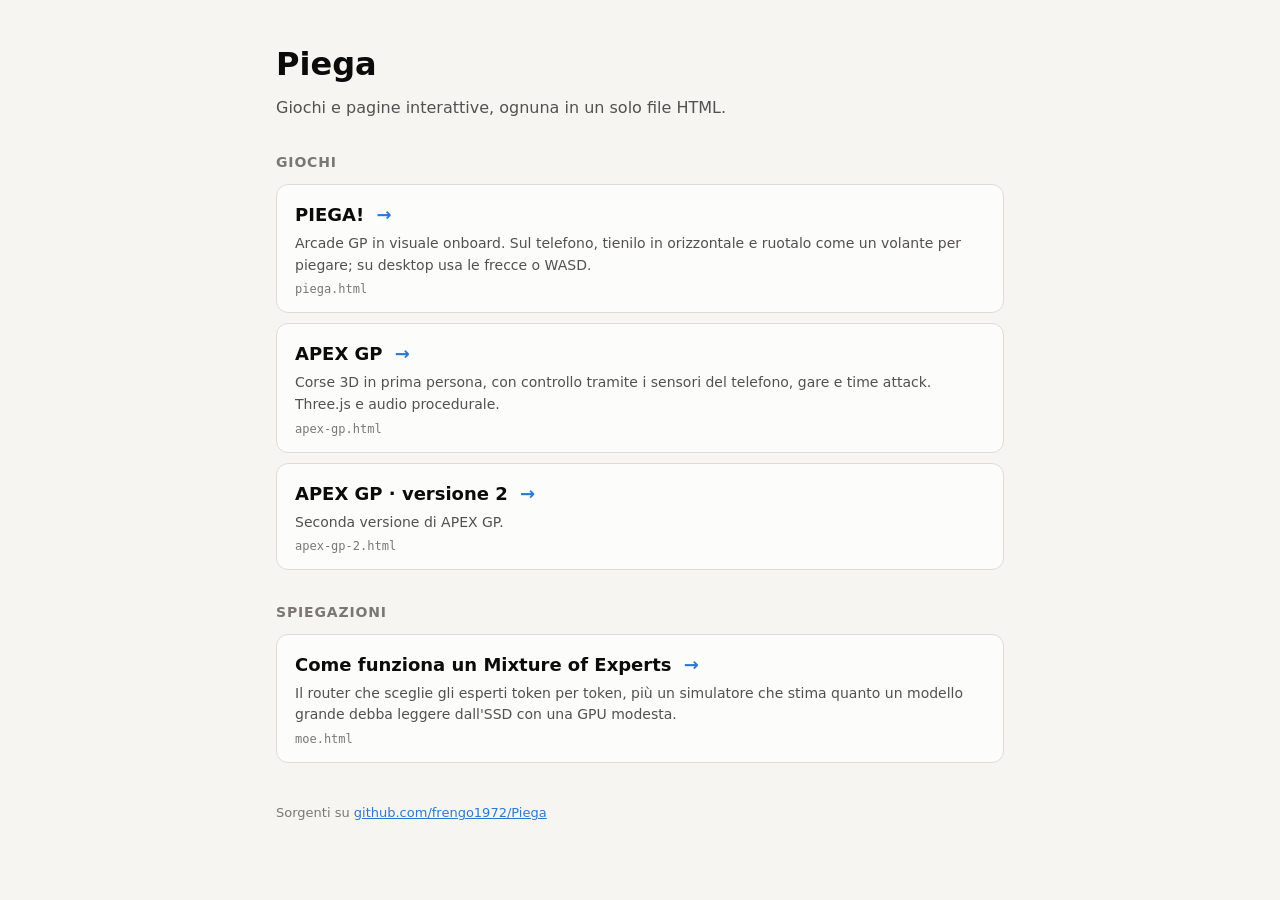
==== index.html @ e07b0b19 "Aggiungi pagina indice con i link alle pagine del sito Co-Authored-By: Claude Opus 5.5 <noreply@anth" ====
<!doctype html>
<html lang="it">
<head>
<meta charset="utf-8">
<meta name="viewport" content="width=device-width, initial-scale=1">
<title>Piega · indice</title>
<meta name="description" content="Indice delle pagine pubblicate nel repository Piega.">
<style>
:root{color-scheme:light;--bg:#f6f5f2;--surface:#fcfcfb;--border:#dedcd5;--text:#0b0b0b;--text-2:#52514e;--muted:#7a7873;--accent:#2a78d6}
@media (prefers-color-scheme:dark){:root:not([data-theme="light"]){color-scheme:dark;--bg:#121211;--surface:#1a1a19;--border:#34332f;--text:#f0efec;--text-2:#c3c2b7;--muted:#8f8d86;--accent:#3987e5}}
:root[data-theme="dark"]{color-scheme:dark;--bg:#121211;--surface:#1a1a19;--border:#34332f;--text:#f0efec;--text-2:#c3c2b7;--muted:#8f8d86;--accent:#3987e5}
*{box-sizing:border-box}
body{margin:0;background:var(--bg);color:var(--text);font:16px/1.55 system-ui,-apple-system,"Segoe UI",Roboto,sans-serif}
main{max-width:760px;margin:0 auto;padding:40px 16px 64px}
h1{font-size:32px;margin:0 0 6px}
h2{font-size:14px;text-transform:uppercase;letter-spacing:.06em;color:var(--muted);margin:32px 0 10px;font-weight:600}
p.sub{color:var(--text-2);margin:0}
a.card{display:block;text-decoration:none;color:inherit;background:var(--surface);border:1px solid var(--border);border-radius:12px;padding:16px 18px;margin:10px 0;transition:border-color .15s,transform .15s}
a.card:hover,a.card:focus-visible{border-color:var(--accent);transform:translateY(-1px)}
.t{font-weight:650;font-size:18px}
.t span{color:var(--accent);margin-left:6px}
.d{color:var(--text-2);font-size:14px;margin-top:4px}
.f{color:var(--muted);font:12px ui-monospace,SFMono-Regular,Menlo,monospace;margin-top:6px}
footer{margin-top:40px;font-size:13px;color:var(--muted)}
footer a{color:var(--accent)}
</style>
</head>
<body>
<main>
<h1>Piega</h1>
<p class="sub">Giochi e pagine interattive, ognuna in un solo file HTML.</p>

<h2>Giochi</h2>
<a class="card" href="piega.html">
  <div class="t">PIEGA! <span>→</span></div>
  <div class="d">Arcade GP in visuale onboard. Sul telefono, tienilo in orizzontale e ruotalo come un volante per piegare; su desktop usa le frecce o WASD.</div>
  <div class="f">piega.html</div>
</a>
<a class="card" href="apex-gp.html">
  <div class="t">APEX GP <span>→</span></div>
  <div class="d">Corse 3D in prima persona, con controllo tramite i sensori del telefono, gare e time attack. Three.js e audio procedurale.</div>
  <div class="f">apex-gp.html</div>
</a>
<a class="card" href="apex-gp-2.html">
  <div class="t">APEX GP · versione 2 <span>→</span></div>
  <div class="d">Seconda versione di APEX GP.</div>
  <div class="f">apex-gp-2.html</div>
</a>

<h2>Spiegazioni</h2>
<a class="card" href="moe.html">
  <div class="t">Come funziona un Mixture of Experts <span>→</span></div>
  <div class="d">Il router che sceglie gli esperti token per token, più un simulatore che stima quanto un modello grande debba leggere dall'SSD con una GPU modesta.</div>
  <div class="f">moe.html</div>
</a>

<footer>Sorgenti su <a href="https://github.com/frengo1972/Piega">github.com/frengo1972/Piega</a></footer>
</main>
</body>
</html>
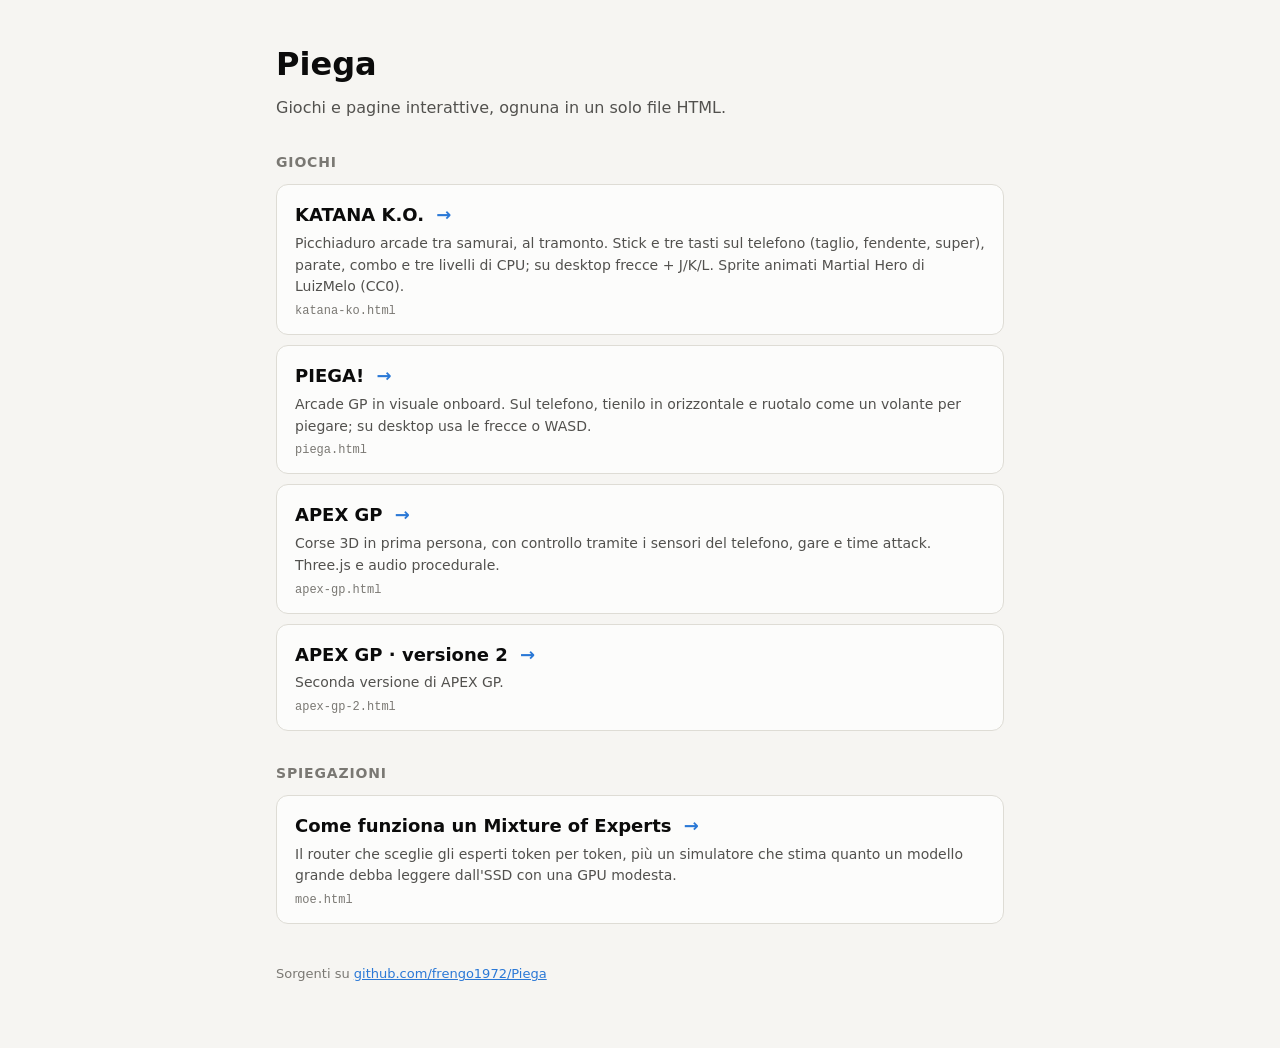
==== commit b5912b64: "Aggiunge KATANA K.O., picchiaduro arcade per telefono, e lo mette in home Un solo file HTML: sprite " ====
--- a/index.html
+++ b/index.html
@@ -31,6 +31,11 @@
 <p class="sub">Giochi e pagine interattive, ognuna in un solo file HTML.</p>
 
 <h2>Giochi</h2>
+<a class="card" href="katana-ko.html">
+  <div class="t">KATANA K.O. <span>→</span></div>
+  <div class="d">Picchiaduro arcade tra samurai, al tramonto. Stick e tre tasti sul telefono (taglio, fendente, super), parate, combo e tre livelli di CPU; su desktop frecce + J/K/L. Sprite animati Martial Hero di LuizMelo (CC0).</div>
+  <div class="f">katana-ko.html</div>
+</a>
 <a class="card" href="piega.html">
   <div class="t">PIEGA! <span>→</span></div>
   <div class="d">Arcade GP in visuale onboard. Sul telefono, tienilo in orizzontale e ruotalo come un volante per piegare; su desktop usa le frecce o WASD.</div>
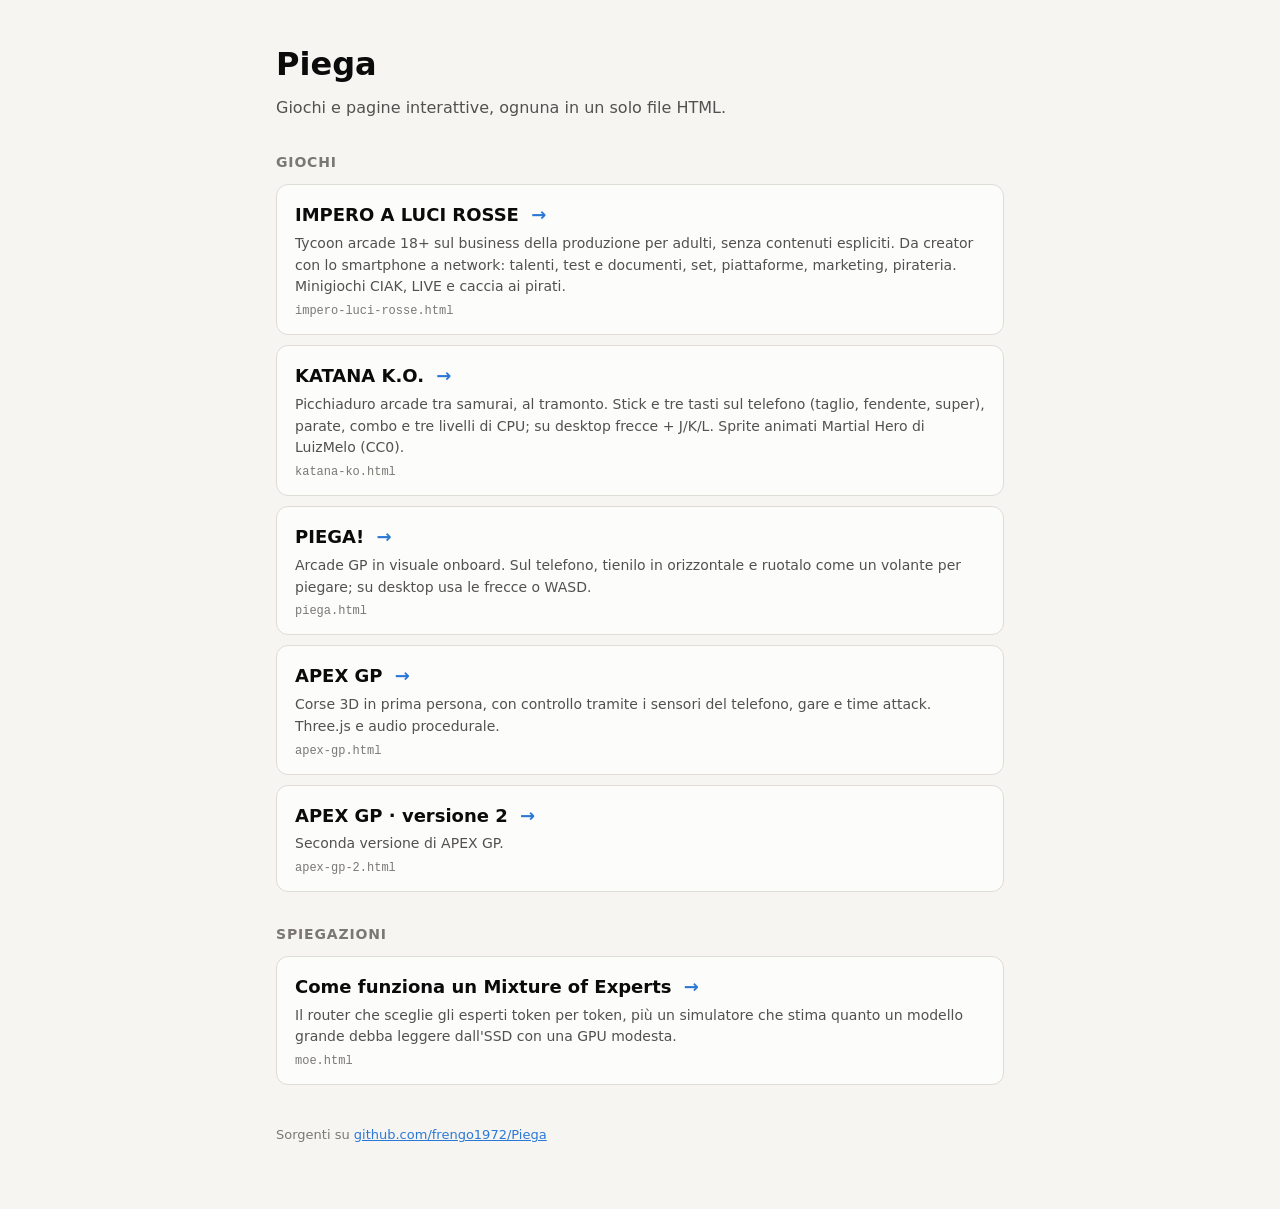
==== commit da05a015: "Aggiunge IMPERO A LUCI ROSSE, tycoon arcade 18+, e lo mette in home Gestionale su una pagina, senza " ====
--- a/index.html
+++ b/index.html
@@ -31,6 +31,11 @@
 <p class="sub">Giochi e pagine interattive, ognuna in un solo file HTML.</p>
 
 <h2>Giochi</h2>
+<a class="card" href="impero-luci-rosse.html">
+  <div class="t">IMPERO A LUCI ROSSE <span>→</span></div>
+  <div class="d">Tycoon arcade 18+ sul business della produzione per adulti, senza contenuti espliciti. Da creator con lo smartphone a network: talenti, test e documenti, set, piattaforme, marketing, pirateria. Minigiochi CIAK, LIVE e caccia ai pirati.</div>
+  <div class="f">impero-luci-rosse.html</div>
+</a>
 <a class="card" href="katana-ko.html">
   <div class="t">KATANA K.O. <span>→</span></div>
   <div class="d">Picchiaduro arcade tra samurai, al tramonto. Stick e tre tasti sul telefono (taglio, fendente, super), parate, combo e tre livelli di CPU; su desktop frecce + J/K/L. Sprite animati Martial Hero di LuizMelo (CC0).</div>
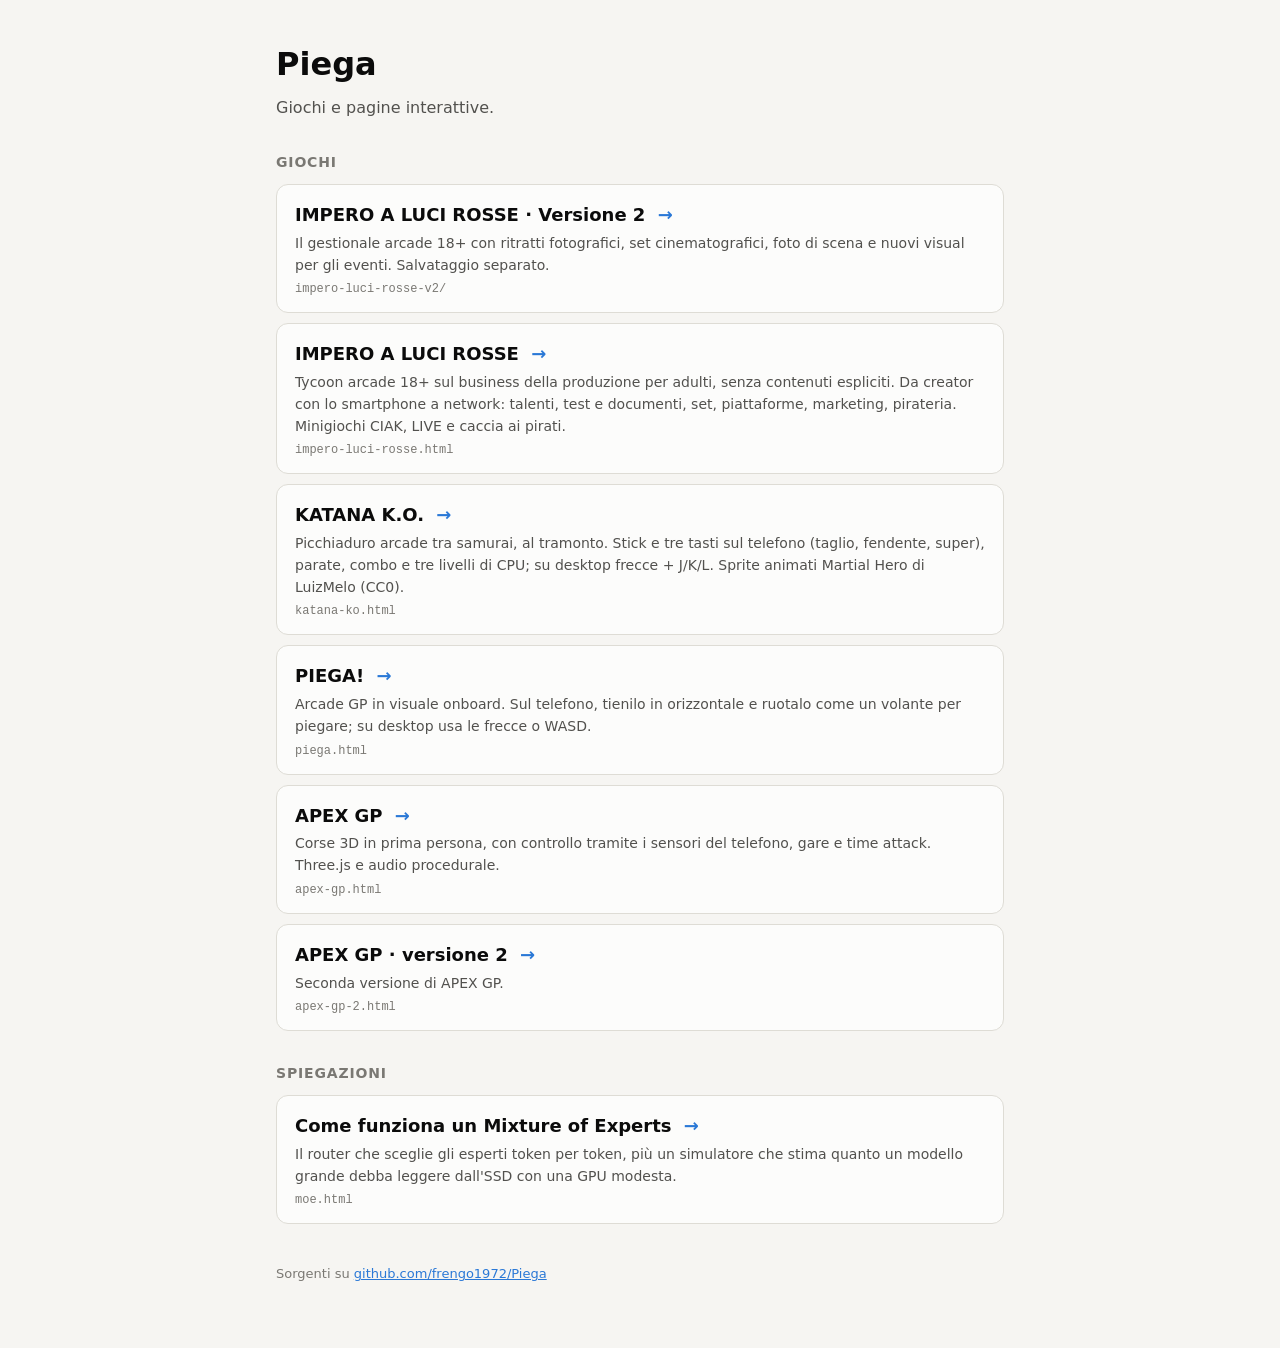
==== commit 5e920cbe: "Add illustrated Impero a luci rosse V2" ====
--- a/index.html
+++ b/index.html
@@ -28,9 +28,14 @@
 <body>
 <main>
 <h1>Piega</h1>
-<p class="sub">Giochi e pagine interattive, ognuna in un solo file HTML.</p>
+<p class="sub">Giochi e pagine interattive.</p>
 
 <h2>Giochi</h2>
+<a class="card" href="impero-luci-rosse-v2/">
+  <div class="t">IMPERO A LUCI ROSSE · Versione 2 <span>→</span></div>
+  <div class="d">Il gestionale arcade 18+ con ritratti fotografici, set cinematografici, foto di scena e nuovi visual per gli eventi. Salvataggio separato.</div>
+  <div class="f">impero-luci-rosse-v2/</div>
+</a>
 <a class="card" href="impero-luci-rosse.html">
   <div class="t">IMPERO A LUCI ROSSE <span>→</span></div>
   <div class="d">Tycoon arcade 18+ sul business della produzione per adulti, senza contenuti espliciti. Da creator con lo smartphone a network: talenti, test e documenti, set, piattaforme, marketing, pirateria. Minigiochi CIAK, LIVE e caccia ai pirati.</div>
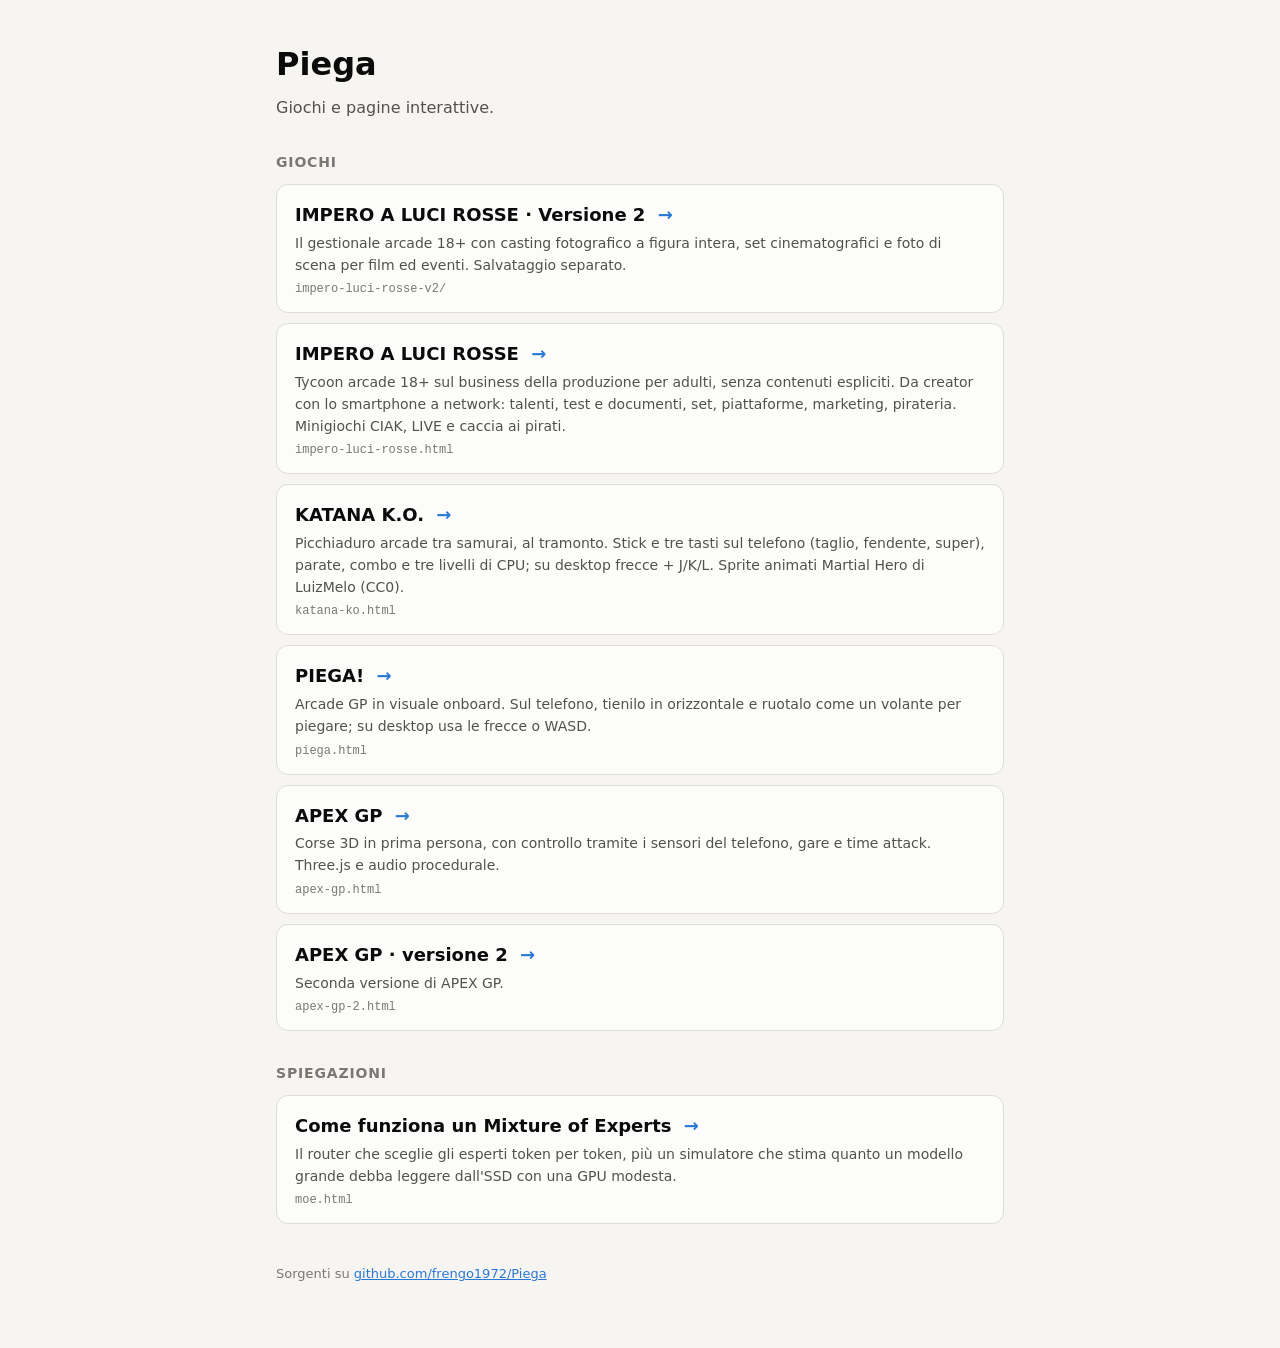
==== commit 2437b722: "Show full-length cast photographs in Impero V2" ====
--- a/index.html
+++ b/index.html
@@ -33,7 +33,7 @@
 <h2>Giochi</h2>
 <a class="card" href="impero-luci-rosse-v2/">
   <div class="t">IMPERO A LUCI ROSSE · Versione 2 <span>→</span></div>
-  <div class="d">Il gestionale arcade 18+ con ritratti fotografici, set cinematografici, foto di scena e nuovi visual per gli eventi. Salvataggio separato.</div>
+  <div class="d">Il gestionale arcade 18+ con casting fotografico a figura intera, set cinematografici e foto di scena per film ed eventi. Salvataggio separato.</div>
   <div class="f">impero-luci-rosse-v2/</div>
 </a>
 <a class="card" href="impero-luci-rosse.html">
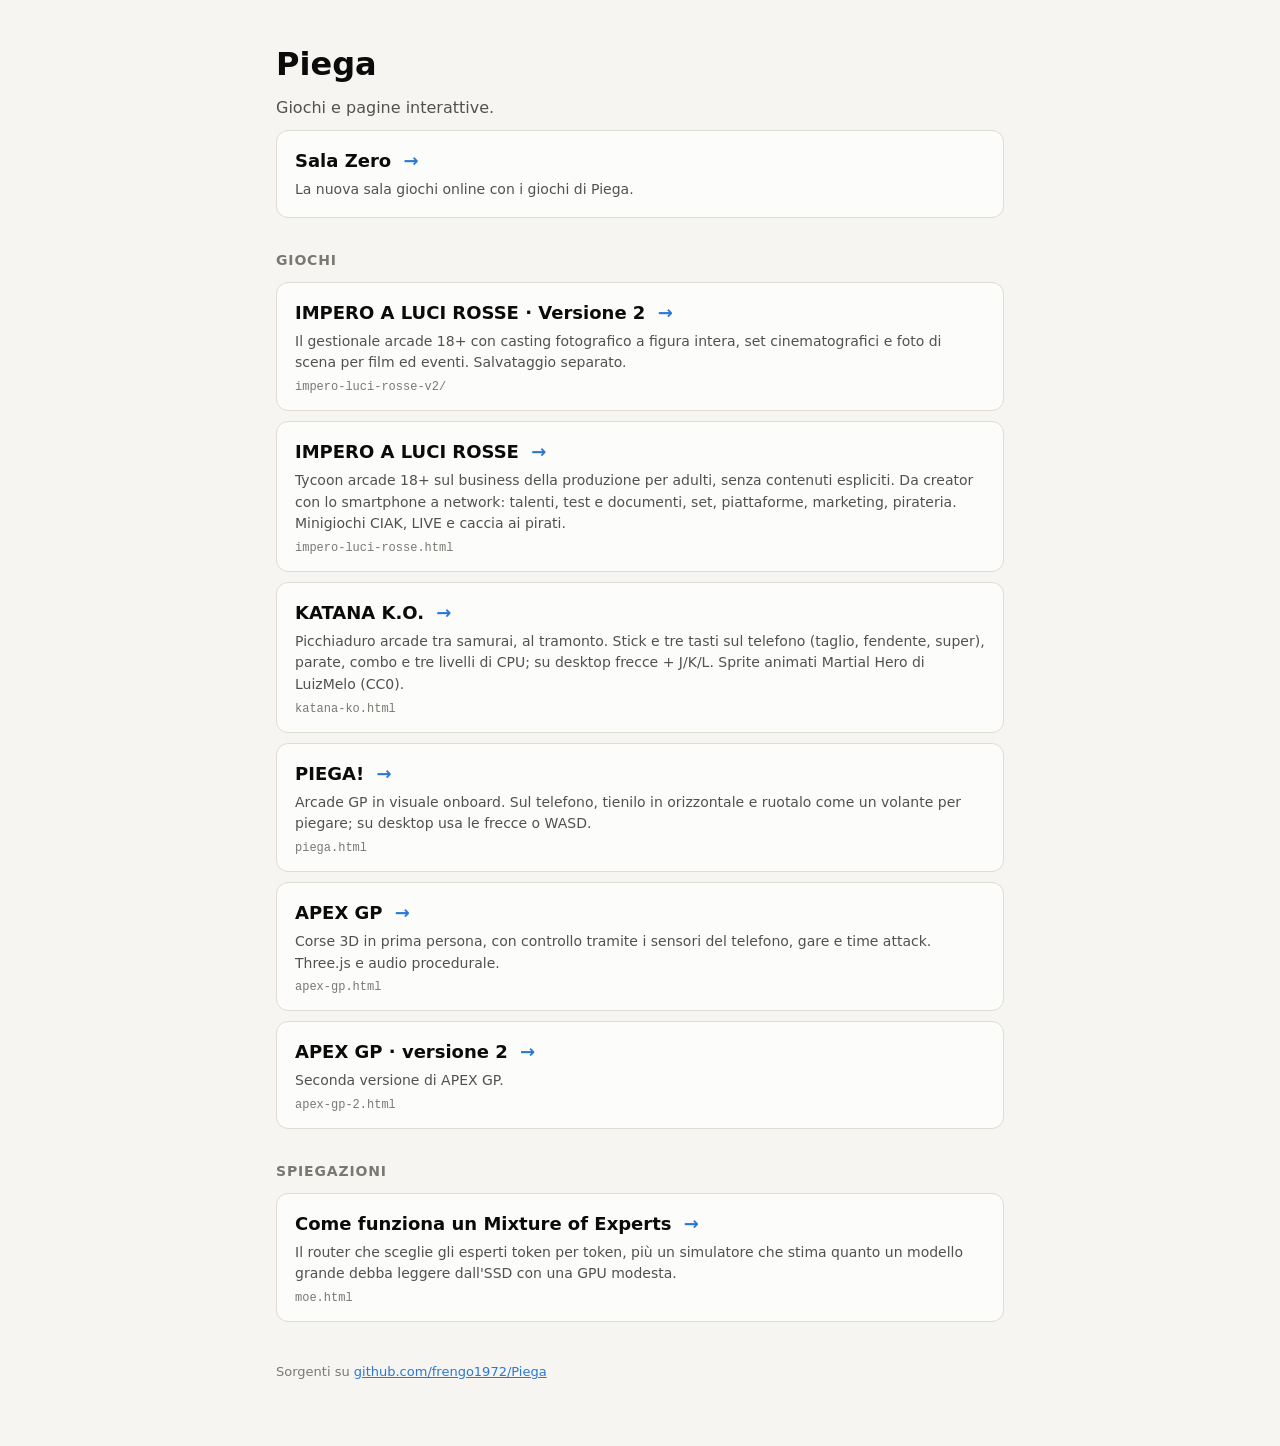
==== commit f282a48a: "Link the Piega archive to Sala Zero" ====
--- a/index.html
+++ b/index.html
@@ -29,6 +29,10 @@
 <main>
 <h1>Piega</h1>
 <p class="sub">Giochi e pagine interattive.</p>
+<a class="card" href="https://frengo1972.github.io/sala-zero/">
+  <div class="t">Sala Zero <span>→</span></div>
+  <div class="d">La nuova sala giochi online con i giochi di Piega.</div>
+</a>
 
 <h2>Giochi</h2>
 <a class="card" href="impero-luci-rosse-v2/">
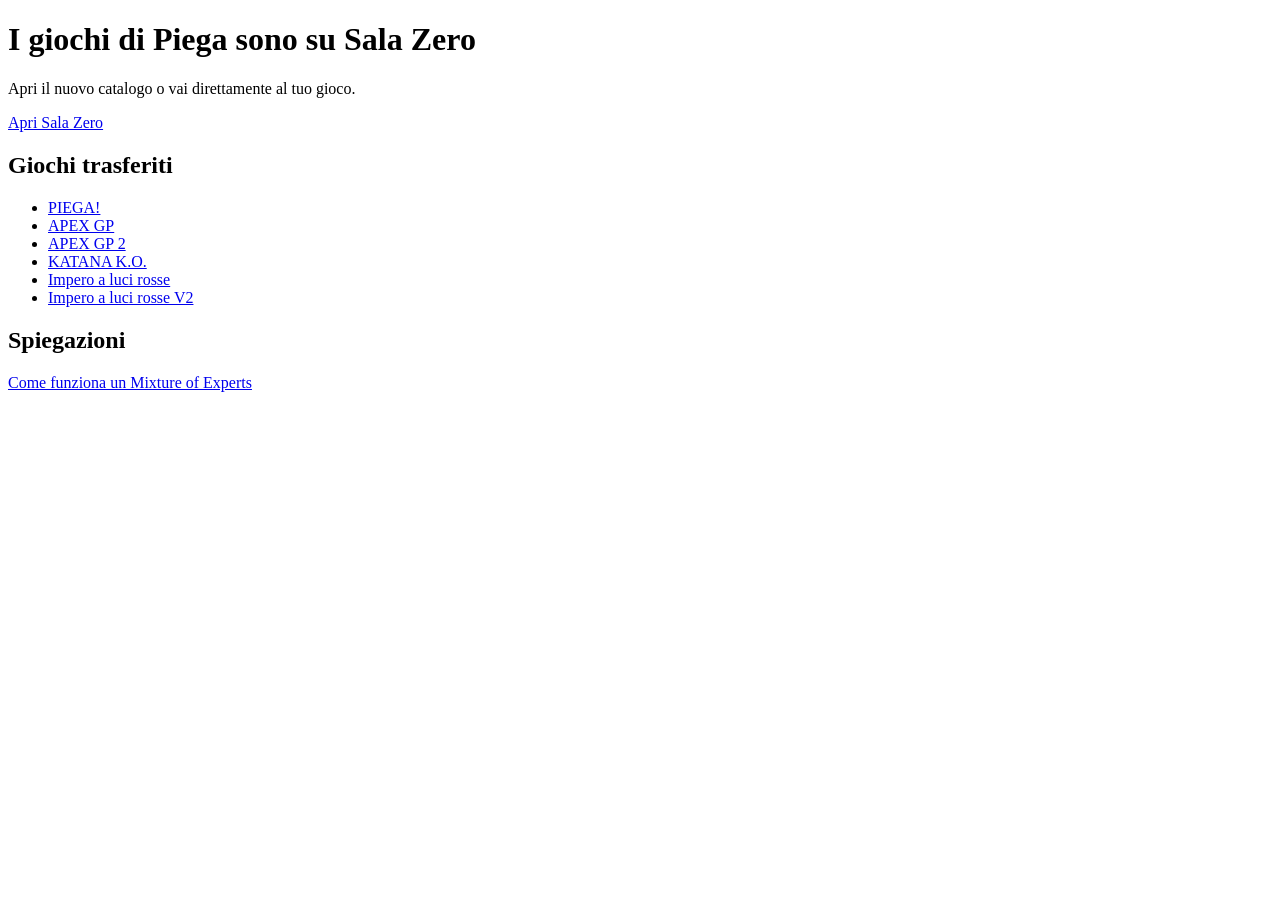
==== commit 53dae612: "Replace migrated games with Sala Zero notices" ====
--- a/index.html
+++ b/index.html
@@ -1,79 +1,27 @@
 <!doctype html>
 <html lang="it">
 <head>
-<meta charset="utf-8">
-<meta name="viewport" content="width=device-width, initial-scale=1">
-<title>Piega · indice</title>
-<meta name="description" content="Indice delle pagine pubblicate nel repository Piega.">
-<style>
-:root{color-scheme:light;--bg:#f6f5f2;--surface:#fcfcfb;--border:#dedcd5;--text:#0b0b0b;--text-2:#52514e;--muted:#7a7873;--accent:#2a78d6}
-@media (prefers-color-scheme:dark){:root:not([data-theme="light"]){color-scheme:dark;--bg:#121211;--surface:#1a1a19;--border:#34332f;--text:#f0efec;--text-2:#c3c2b7;--muted:#8f8d86;--accent:#3987e5}}
-:root[data-theme="dark"]{color-scheme:dark;--bg:#121211;--surface:#1a1a19;--border:#34332f;--text:#f0efec;--text-2:#c3c2b7;--muted:#8f8d86;--accent:#3987e5}
-*{box-sizing:border-box}
-body{margin:0;background:var(--bg);color:var(--text);font:16px/1.55 system-ui,-apple-system,"Segoe UI",Roboto,sans-serif}
-main{max-width:760px;margin:0 auto;padding:40px 16px 64px}
-h1{font-size:32px;margin:0 0 6px}
-h2{font-size:14px;text-transform:uppercase;letter-spacing:.06em;color:var(--muted);margin:32px 0 10px;font-weight:600}
-p.sub{color:var(--text-2);margin:0}
-a.card{display:block;text-decoration:none;color:inherit;background:var(--surface);border:1px solid var(--border);border-radius:12px;padding:16px 18px;margin:10px 0;transition:border-color .15s,transform .15s}
-a.card:hover,a.card:focus-visible{border-color:var(--accent);transform:translateY(-1px)}
-.t{font-weight:650;font-size:18px}
-.t span{color:var(--accent);margin-left:6px}
-.d{color:var(--text-2);font-size:14px;margin-top:4px}
-.f{color:var(--muted);font:12px ui-monospace,SFMono-Regular,Menlo,monospace;margin-top:6px}
-footer{margin-top:40px;font-size:13px;color:var(--muted)}
-footer a{color:var(--accent)}
-</style>
+  <meta charset="utf-8">
+  <meta name="viewport" content="width=device-width, initial-scale=1">
+  <title>Piega · I giochi si sono trasferiti</title>
+  <link rel="stylesheet" href="/Piega/trasferimento.css">
 </head>
 <body>
-<main>
-<h1>Piega</h1>
-<p class="sub">Giochi e pagine interattive.</p>
-<a class="card" href="https://frengo1972.github.io/sala-zero/">
-  <div class="t">Sala Zero <span>→</span></div>
-  <div class="d">La nuova sala giochi online con i giochi di Piega.</div>
-</a>
-
-<h2>Giochi</h2>
-<a class="card" href="impero-luci-rosse-v2/">
-  <div class="t">IMPERO A LUCI ROSSE · Versione 2 <span>→</span></div>
-  <div class="d">Il gestionale arcade 18+ con casting fotografico a figura intera, set cinematografici e foto di scena per film ed eventi. Salvataggio separato.</div>
-  <div class="f">impero-luci-rosse-v2/</div>
-</a>
-<a class="card" href="impero-luci-rosse.html">
-  <div class="t">IMPERO A LUCI ROSSE <span>→</span></div>
-  <div class="d">Tycoon arcade 18+ sul business della produzione per adulti, senza contenuti espliciti. Da creator con lo smartphone a network: talenti, test e documenti, set, piattaforme, marketing, pirateria. Minigiochi CIAK, LIVE e caccia ai pirati.</div>
-  <div class="f">impero-luci-rosse.html</div>
-</a>
-<a class="card" href="katana-ko.html">
-  <div class="t">KATANA K.O. <span>→</span></div>
-  <div class="d">Picchiaduro arcade tra samurai, al tramonto. Stick e tre tasti sul telefono (taglio, fendente, super), parate, combo e tre livelli di CPU; su desktop frecce + J/K/L. Sprite animati Martial Hero di LuizMelo (CC0).</div>
-  <div class="f">katana-ko.html</div>
-</a>
-<a class="card" href="piega.html">
-  <div class="t">PIEGA! <span>→</span></div>
-  <div class="d">Arcade GP in visuale onboard. Sul telefono, tienilo in orizzontale e ruotalo come un volante per piegare; su desktop usa le frecce o WASD.</div>
-  <div class="f">piega.html</div>
-</a>
-<a class="card" href="apex-gp.html">
-  <div class="t">APEX GP <span>→</span></div>
-  <div class="d">Corse 3D in prima persona, con controllo tramite i sensori del telefono, gare e time attack. Three.js e audio procedurale.</div>
-  <div class="f">apex-gp.html</div>
-</a>
-<a class="card" href="apex-gp-2.html">
-  <div class="t">APEX GP · versione 2 <span>→</span></div>
-  <div class="d">Seconda versione di APEX GP.</div>
-  <div class="f">apex-gp-2.html</div>
-</a>
-
-<h2>Spiegazioni</h2>
-<a class="card" href="moe.html">
-  <div class="t">Come funziona un Mixture of Experts <span>→</span></div>
-  <div class="d">Il router che sceglie gli esperti token per token, più un simulatore che stima quanto un modello grande debba leggere dall'SSD con una GPU modesta.</div>
-  <div class="f">moe.html</div>
-</a>
-
-<footer>Sorgenti su <a href="https://github.com/frengo1972/Piega">github.com/frengo1972/Piega</a></footer>
-</main>
+  <main>
+    <h1>I giochi di Piega sono su Sala Zero</h1>
+    <p>Apri il nuovo catalogo o vai direttamente al tuo gioco.</p>
+    <a class="button" href="https://frengo1972.github.io/sala-zero/">Apri Sala Zero</a>
+    <h2>Giochi trasferiti</h2>
+    <ul>
+      <li><a href="https://frengo1972.github.io/sala-zero/piega/">PIEGA!</a></li>
+      <li><a href="https://frengo1972.github.io/sala-zero/apex-gp/">APEX GP</a></li>
+      <li><a href="https://frengo1972.github.io/sala-zero/apex-gp-2/">APEX GP 2</a></li>
+      <li><a href="https://frengo1972.github.io/sala-zero/katana-ko/">KATANA K.O.</a></li>
+      <li><a href="https://frengo1972.github.io/sala-zero/impero-luci-rosse/">Impero a luci rosse</a></li>
+      <li><a href="https://frengo1972.github.io/sala-zero/impero-luci-rosse-v2/">Impero a luci rosse V2</a></li>
+    </ul>
+    <h2>Spiegazioni</h2>
+    <p><a href="moe.html">Come funziona un Mixture of Experts</a></p>
+  </main>
 </body>
 </html>
